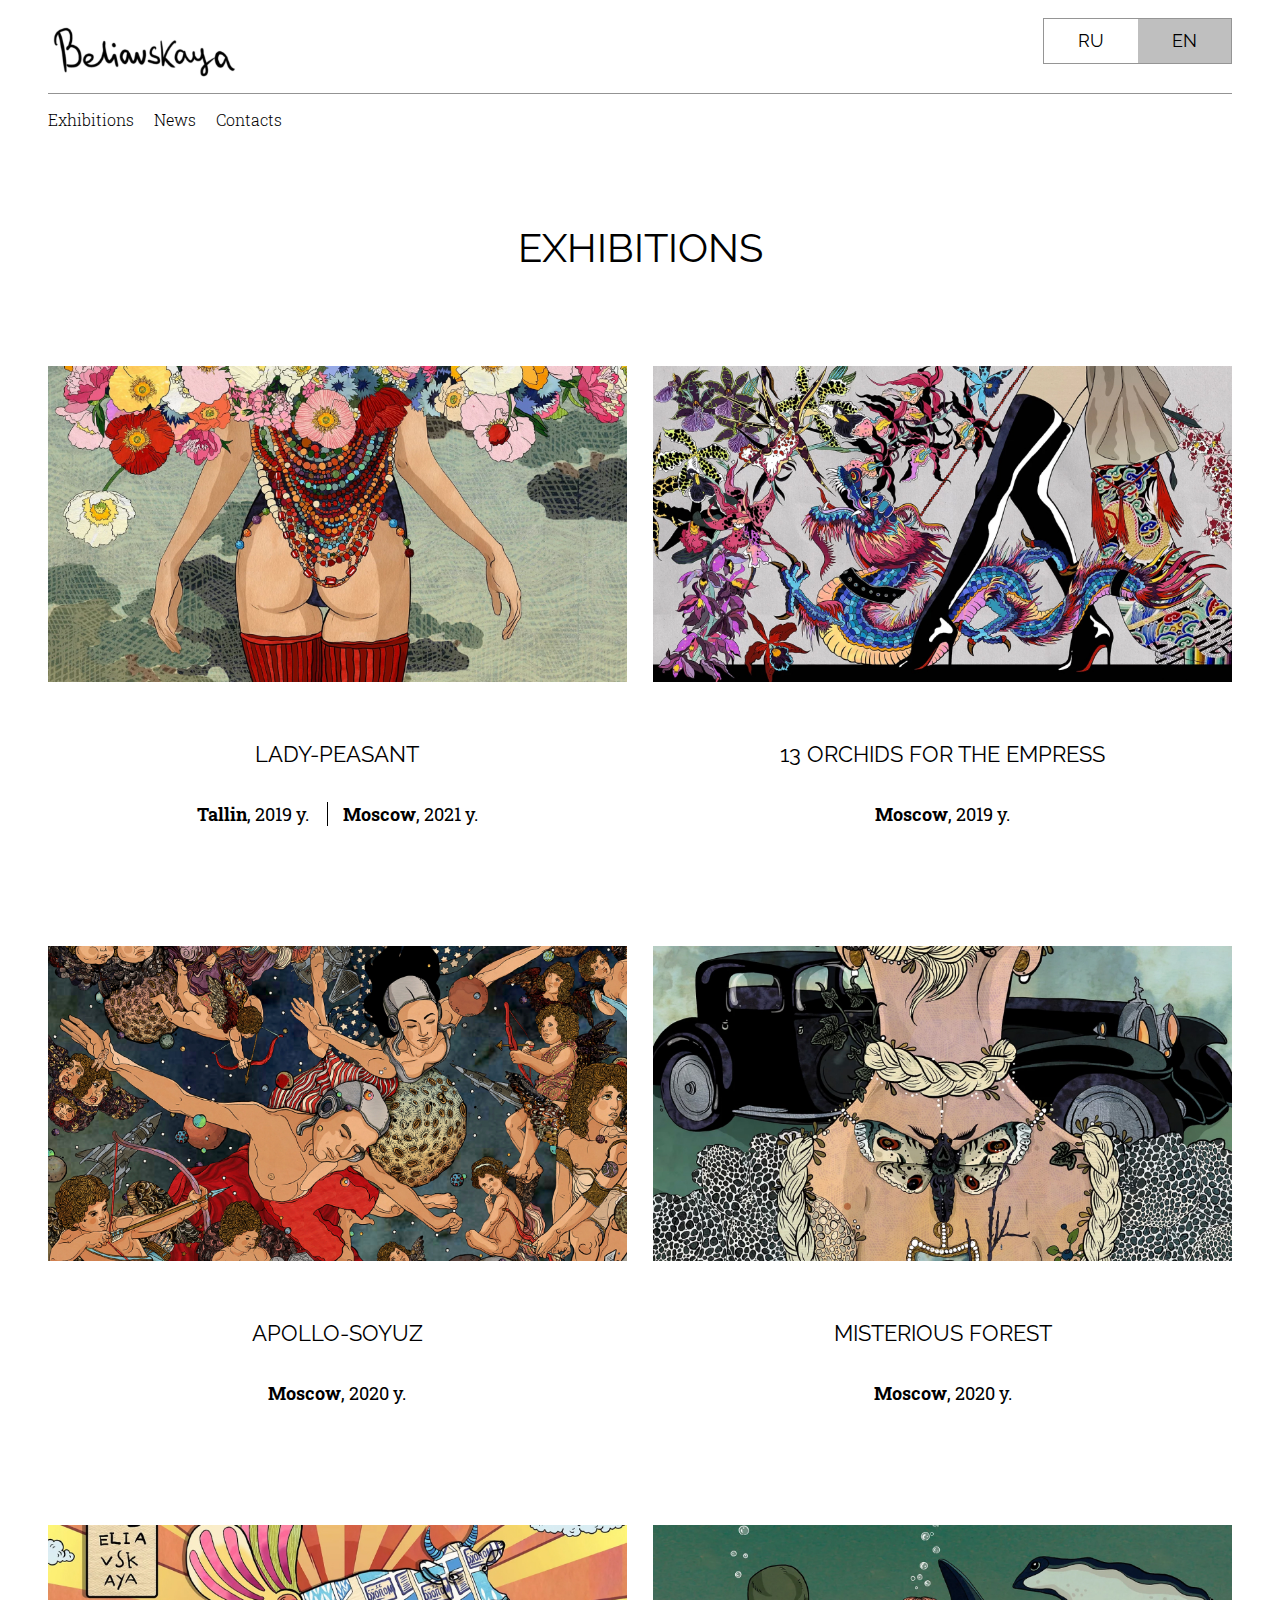
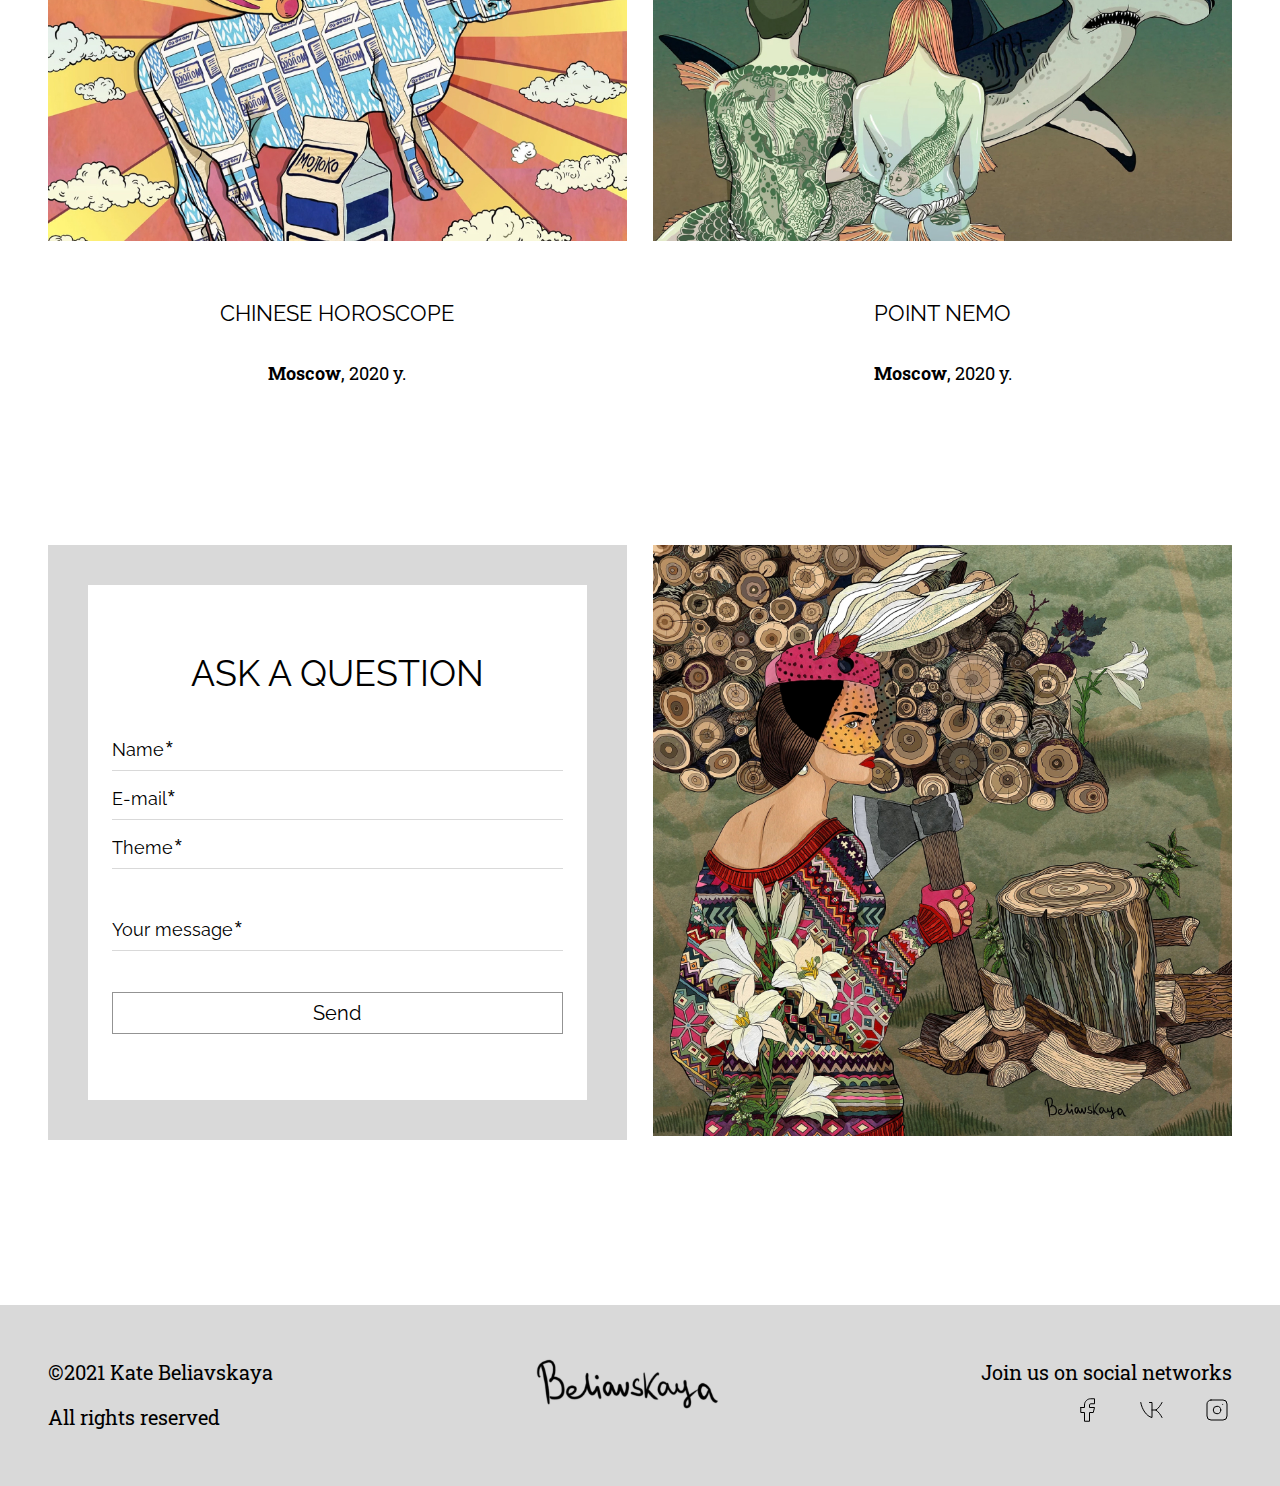
==== en/index-en.html @ 0a8901be "v.1" ====
<!DOCTYPE html>
<html lang="en">
<head>
    <meta charset="UTF-8">
    <meta http-equiv="X-UA-Compatible" content="IE=edge">
    <meta name="viewport" content="width=device-width, initial-scale=1.0">
    <meta name="description" content="On the website beliavskaya.com You can view selected paintings by Ekaterina Beliavskaya, an artist from Moscow.">
    <title>Kate Beliavskaya | Artist | Moscow</title>
    <link rel="stylesheet" href="../css/style.css">
</head>
<body>
    <header>
        <div class="container">
            <div class="upper">
                <a href="index-en.html" class="header-logo"><img src="../img/logo.svg"></a>
                <div class="lang">
                    <a id="ru" href="../index.html">RU</a>
                    <a id="en" class="active">EN</a>
                </div>
            </div>
            
            <div class="nav">
                <a href="index-en.html">Exhibitions</a>
                <a href="#">News</a>
                <a href="#">Contacts</a>
            </div>
        </div>

        <div class="mob">

            <div class="menu">
                <div class="hidden"></div>
                
                <input type="checkbox" name="ham" id="ham">
                <label for="ham" class="burger"><img src="../img/menu.svg"></label>

                <div class="center">
                    <a href="index-en.html" class="header-logo"><img src="../img/logo.svg"></a>
                    <div class="menu-content">
                        <div class="lang">
                            <a id="ru" href="../index.html">RU</a>
                            <a id="en" class="active">EN</a>
                        </div>
                        <div class="nav">
                            <a href="index-en.html">Exhibitions</a>
                            <a href="#">News</a>
                            <a href="#">Contacts</a>
                        </div>
                    </div>
                </div>
            </div>
            
        </div>
    </header>

    <main>
        <div class="container">
            <h1>EXHIBITIONS</h1>

            <div class="cards">
                
                <a href="#" class="card">
                    <div class="card-img"><img src="../img/card1.jpg"></div>
                    <h3>LADY-PEASANT</h3>
                    <div class="info">
                        <p><b>Tallin</b>, 2019 y.</p>
                        <p><b>Moscow</b>, 2021 y.</p>
                    </div>
                </a>

                <a href="#" class="card">
                    <div class="card-img"><img src="../img/card2.jpg"></div>
                    <h3>13 ORCHIDS FOR THE EMPRESS</h3>
                    <div class="info">
                        <p><b>Moscow</b>, 2019 y.</p>
                    </div>
                </a>

                <a href="#" class="card">
                    <div class="card-img"><img src="../img/card3.jpg"></div>
                    <h3>APOLLO-SOYUZ</h3>
                    <div class="info">
                        <p><b>Moscow</b>, 2020 y.</p>
                    </div>
                </a>

                <a href="#" class="card">
                    <div class="card-img"><img src="../img/card4.jpg"></div>
                    <h3>MISTERIOUS FOREST</h3>
                    <div class="info">
                        <p><b>Moscow</b>, 2020 y.</p>
                    </div>
                </a>

                <a href="#" class="card">
                    <div class="card-img"><img src="../img/card5.jpg"></div>
                    <h3>CHINESE HOROSCOPE</h3>
                    <div class="info">
                        <p><b>Moscow</b>, 2020 y.</p>
                    </div>
                </a>

                <a href="#" class="card">
                    <div class="card-img"><img src="../img/card6.jpg"></div>
                    <h3>POINT NEMO</h3>
                    <div class="info">
                        <p><b>Moscow</b>, 2020 y.</p>
                    </div>
                </a>



                <div class="contact-card">
                    <h2>ASK A QUESTION</h2>
                    <form action="" method="post">
                        <input type="text" name="name" placeholder="Name &#8432;" required>
                        <input type="email" name="email" placeholder="E-mail &#8432;" required>
                        <input type="text" name="theme" placeholder="Theme &#8432;" required>
                        <input type="text" name="message" placeholder="Your message &#8432;" required>
                        <button type="submit">Send</button>
                    </form>
                </div>

                <div class="last-card">
                    <img src="../img/last-card.jpg">
                </div>


            </div>
        </div>
        
    </main>

    <footer>
        <div class="container">
            <div class="rights">
                <p>&#169;2021 Kate Beliavskaya</p>
                <p>All rights reserved</p>
            </div>
            <a href="index-en.html" class="footer-logo"><img src="../img/logo.svg"></a>
            <div class="join">
                <p>Join us on social networks</p>
                <div class="social">
                    <a href="https://www.facebook.com/beliavskaya.kate" target="_blank"><img src="../img/facebook.svg"></a>
                    <a href="#" target="_blank"><img src="../img/vk.svg"></a>
                    <a href="https://www.instagram.com/zukak" target="_blank"><img src="../img/inst.svg"></a>
                </div>
            </div>
        </div>
    </footer>
</body>
</html>
---- css/style.css ----
@import url('https://fonts.googleapis.com/css2?family=Raleway&family=Roboto+Slab:wght@300;400&display=swap');

* {
    margin: 0;
    padding: 0;
    box-sizing: border-box;
    font-family: 'Roboto Slab', serif;
}

.container {
    width: 92.5%;
    margin-left: auto;
    margin-right: auto;
}

header {
    margin-top: 18px;
    margin-bottom: 94px;
}


header .upper {
    display: flex;
    justify-content: space-between;
    border-bottom: 1px solid #939393;
    margin-bottom: 15px;
}

header .header-logo {
    display: block;
}

header .lang {
    display: flex;
    border: 1px solid #959595;
    height: 46px;
}

header .lang a {
    display: block;
    padding: 11px 34px;
    border: none;
    outline: none;
    font-size: 18px;
    background: #fff;
    cursor: pointer;
    font-family: 'Raleway', sans-serif;
    color:#000;
    text-decoration: none;
}

header .lang a.active {
    background: #BFBFBF;
}

header .lang a.active:hover {
    background: #BFBFBF;
}

header .lang a:hover {
    background: #F3F3F3;
}


header .nav {
    display: flex;
    gap: 20px;
    font-size: 16px;
}

header .nav a {
    text-decoration: none;
    color: #000;
    font-weight: 300;
}

header .nav a:hover,
header .nav a:active {
    font-weight: 400;
}

h1 {
    font-size: 40px;
    text-align: center;
    font-weight: 400;
    margin-bottom: 95px;
    font-family: 'Raleway', sans-serif;
}

.cards {
    display: flex;
    justify-content: space-between;
    flex-wrap: wrap;
}

.card {
    width: 48.9%;
    text-decoration: none;
    color: #000;
    margin-bottom: 120px;
}

.card .card-img {
    width: 100%;
    margin-bottom: 55px;
    overflow: hidden;
}

.card img {
    width: inherit;
    transition: 0.5s;
}

.card:hover img {
    transform: scale(1.05); 
}

.card h3 {
    font-weight: 400;
    font-size: 22px;
    text-align: center;
    margin-bottom: 35px;
    font-family: 'Raleway', sans-serif;
}

.card:hover h3 {
    text-decoration: underline;
    text-underline-offset: 2px
}

.card .info {
    font-size: 18px;
    text-align: center;
}

.card .info p {
    display: inline;
    padding-right: 14px;
}

.card .info p:last-child {
    padding-right: 0;
}

.card .info p:not(:first-child) {
    border-left: 1px solid black;
    padding-left: 15px;
}

.contact-card {
    border: 70px solid #D9D9D9;
    padding: 97px 74px;
    width: 48.9%;
    margin-top: 40px;
}

.contact-card h2 {
    font-weight: 400;
    font-size: 40px;
    text-align: center;
    margin-bottom: 85px;
    font-family: 'Raleway', sans-serif;
}

.contact-card form {
    display: flex;
    flex-direction: column;
    gap: 37px;
}

.contact-card form input {
    border: none;
    border-bottom: 1px solid #D9D9D9;
    padding-bottom: 10px;
    width: 100%;
    font-weight: 400;
    font-size: 20px;
    font-family: 'Raleway', sans-serif;
}


.contact-card form input:active,
.contact-card form input:focus {
    outline: none;
    background-color: #fff;
}

.contact-card form input::-webkit-input-placeholder {
    color: #000;
}
.contact-card form input:-moz-placeholder {
    color: #000;
}

.contact-card form input[name="message"] {
    margin-top: 33px;
    margin-bottom: 54px;
}

.contact-card form button {
    height: 42px;
    font-weight: 400;
    font-size: 20px;
    background: none;
    border: 1px solid #939393;
    cursor: pointer;
    font-family: 'Raleway', sans-serif;
}

.contact-card form button:hover {
    background: #939393;
    color: #fff;
}

.contact-card form button:active {
    background: #000;
    color: #fff;
}

@media (max-width: 1900px) {
    .contact-card {
        border: 50px solid #D9D9D9;
        padding: 77px 54px;
    }

    .contact-card h2 {
        margin-bottom: 65px;
    }

    .contact-card form {
        gap: 27px;
    }
}

@media (max-width: 1600px) {
    .contact-card {
        padding: 57px 34px;
    }

    .contact-card h2 {
        font-size: 36px;
        margin-bottom: 45px;
        margin-top: 50px;
    }

    .contact-card form {
        gap: 17px;
    }

    .contact-card form input {
        font-size: 18px;
    }

    .contact-card form input[name="message"] {
        margin-top: 33px;
        margin-bottom: 24px;
    }
}

@media (max-width: 1440px) {
    .contact-card {
        border: 40px solid #D9D9D9;
        padding: 47px 24px;
    }
    .contact-card h2 {
        margin-top: 20px;
    }
}

.last-card {
    width: 48.9%;
    margin-top: 40px;
}

.last-card img{
    width: 100%;
}

footer {
    margin-top: 165px;
    background-color: #D9D9D9;
    padding: 45px 0;
    font-weight: 400;
    font-size: 20px;
    line-height: 229%;
}

footer .container {
    display: flex;
    justify-content: space-between;
}

footer .footer-logo {
    display: inline-block;
}

footer .social {
    display: flex;
    gap: 35px;
    justify-content: flex-end;
}




/* мобильная версия */

header .mob {
    display: none;
}

header .mob .hidden{
    width: 22px;
    display: hidden;
}

header .mob .header-logo img{
    width: 121px;
}

header .mob input {
    display: none; 
}

header .mob .menu-content {
    display: none;
}

@media (max-width: 1279px) {

    header {
        margin-top: 15px;
        margin-bottom: 20px;
    }

    header .container {
        display: none;
    }

    header .mob {
        display: block;
        width: 92%;
        margin-left: auto;
        margin-right: auto;
    }

    header .mob .menu {
        display: flex;
        justify-content: space-between;
    }

    header .mob .menu a {
        display: inline;
        text-align: center;
    }

    header .mob .lang {
        width: 150px;
        height: 35px;
        margin-left: auto;
        margin-right: auto;
        margin-bottom: 20px;
    }

    header .mob .lang a {
        padding: 9px 27px;
        font-size: 14px;
    }

    header .mob .nav {
        text-align: center;
        display: flex;
        flex-direction: column;
        gap: 10px;
    }

    header .mob .menu-content {
        margin-bottom: 30px;
    }

    header .mob .burger {
        margin-top: 12px;
        order: 2;
    }

    header .mob .center {
        text-align: center;
    }

    header .mob #ham:checked~div .menu-content {
        display: block;
    }


    .container {
        width: 100%;
    }

    h1 {
        font-size: 22px;
        margin-bottom: 30px;
    }

    .cards {
        flex-direction: column;
        align-items: center;
    }
    
    .card {
        max-width: 600px;
        width: 100%;
        margin-bottom: 60px;
    }
    
    .card .card-img {
        width: 100%;
        margin-bottom: 20px;
    }
    
    .card h3 {
        font-size: 16px;
        margin-bottom: 15px;
    }
    
    .card .info {
        font-size: 12px;
    }
    
    .card .info p {
        padding-right: 10px;
    }
    
    .card .info p:not(:first-child) {
        padding-left: 11px;
    }

    .last-card {
        max-width: 600px;
        width: 100%;
        margin-top: 40px;
    }
    
    .last-card img{
        width: 100%;
    }

    .contact-card {
        border: 30px solid #D9D9D9;
        padding: 67px 44px;
        max-width: 600px;
        width: 100%;
        margin-top: -5px;
        order: 2;
    }
    
    .contact-card h2 {
        font-size: 20px;
        margin-bottom: 30px;
    }
    
    .contact-card form {
        gap: 20px;
    }
    
    .contact-card form input {
        padding-bottom: 5px;
        font-size: 16px;
    }

    .contact-card form input[name="message"] {
        margin-top: 20px;
        margin-bottom: 40px;
    }
    
    .contact-card form button {
        height: 30px;
        font-size: 16px;
    }


    footer {
        margin-top: 105px;
        padding: 15px 0;
        font-size: 14px;
    }

    footer .container {
        display: flex;
        justify-content: space-between;
        flex-direction: column;
        align-items: center;
        text-align: center;
    }

    footer .rights {
        order: 3;
    }

    footer .join {
        order: 1;
    }
    
    footer .footer-logo {
        display: inline-block;
        order: 2;
    }
    
    footer .footer-logo img{
        width: 121px;
    }

    footer .social {
        display: flex;
        justify-content: center;
        gap: 35px;
    }
    
}
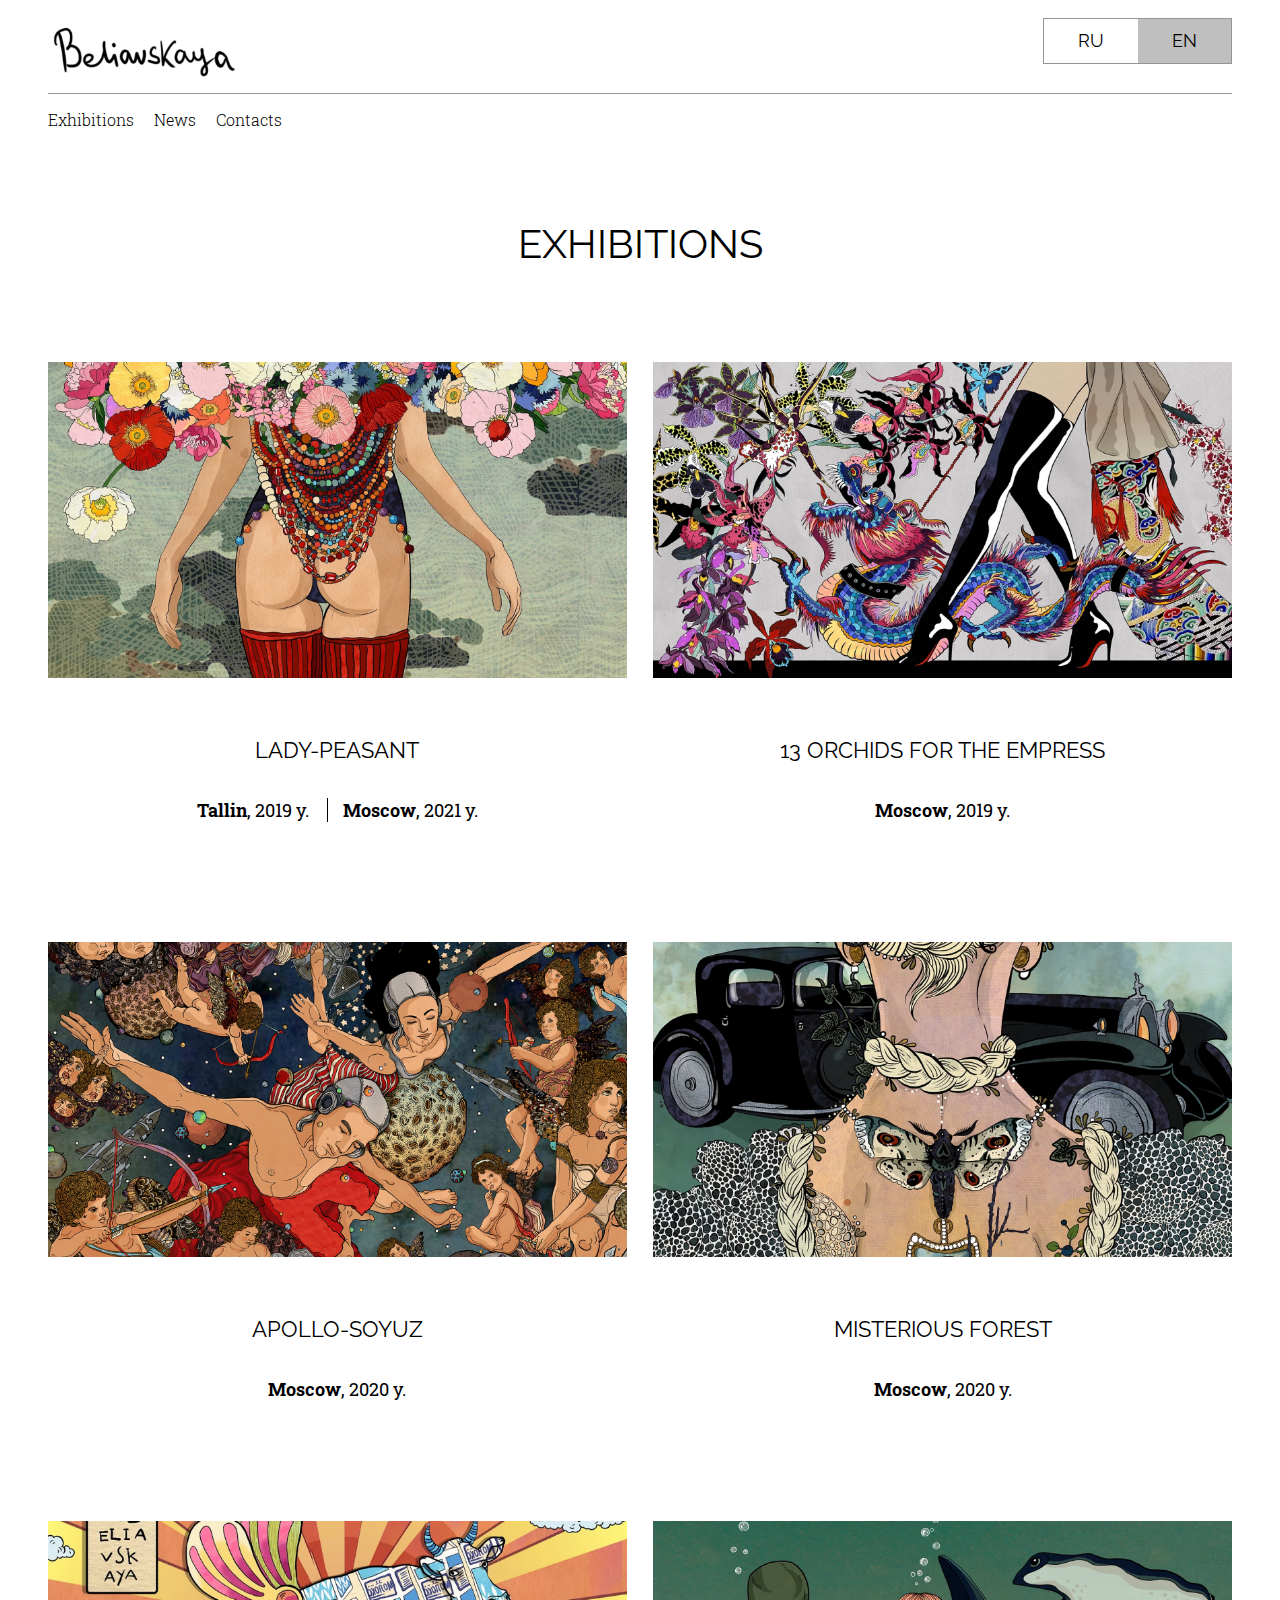
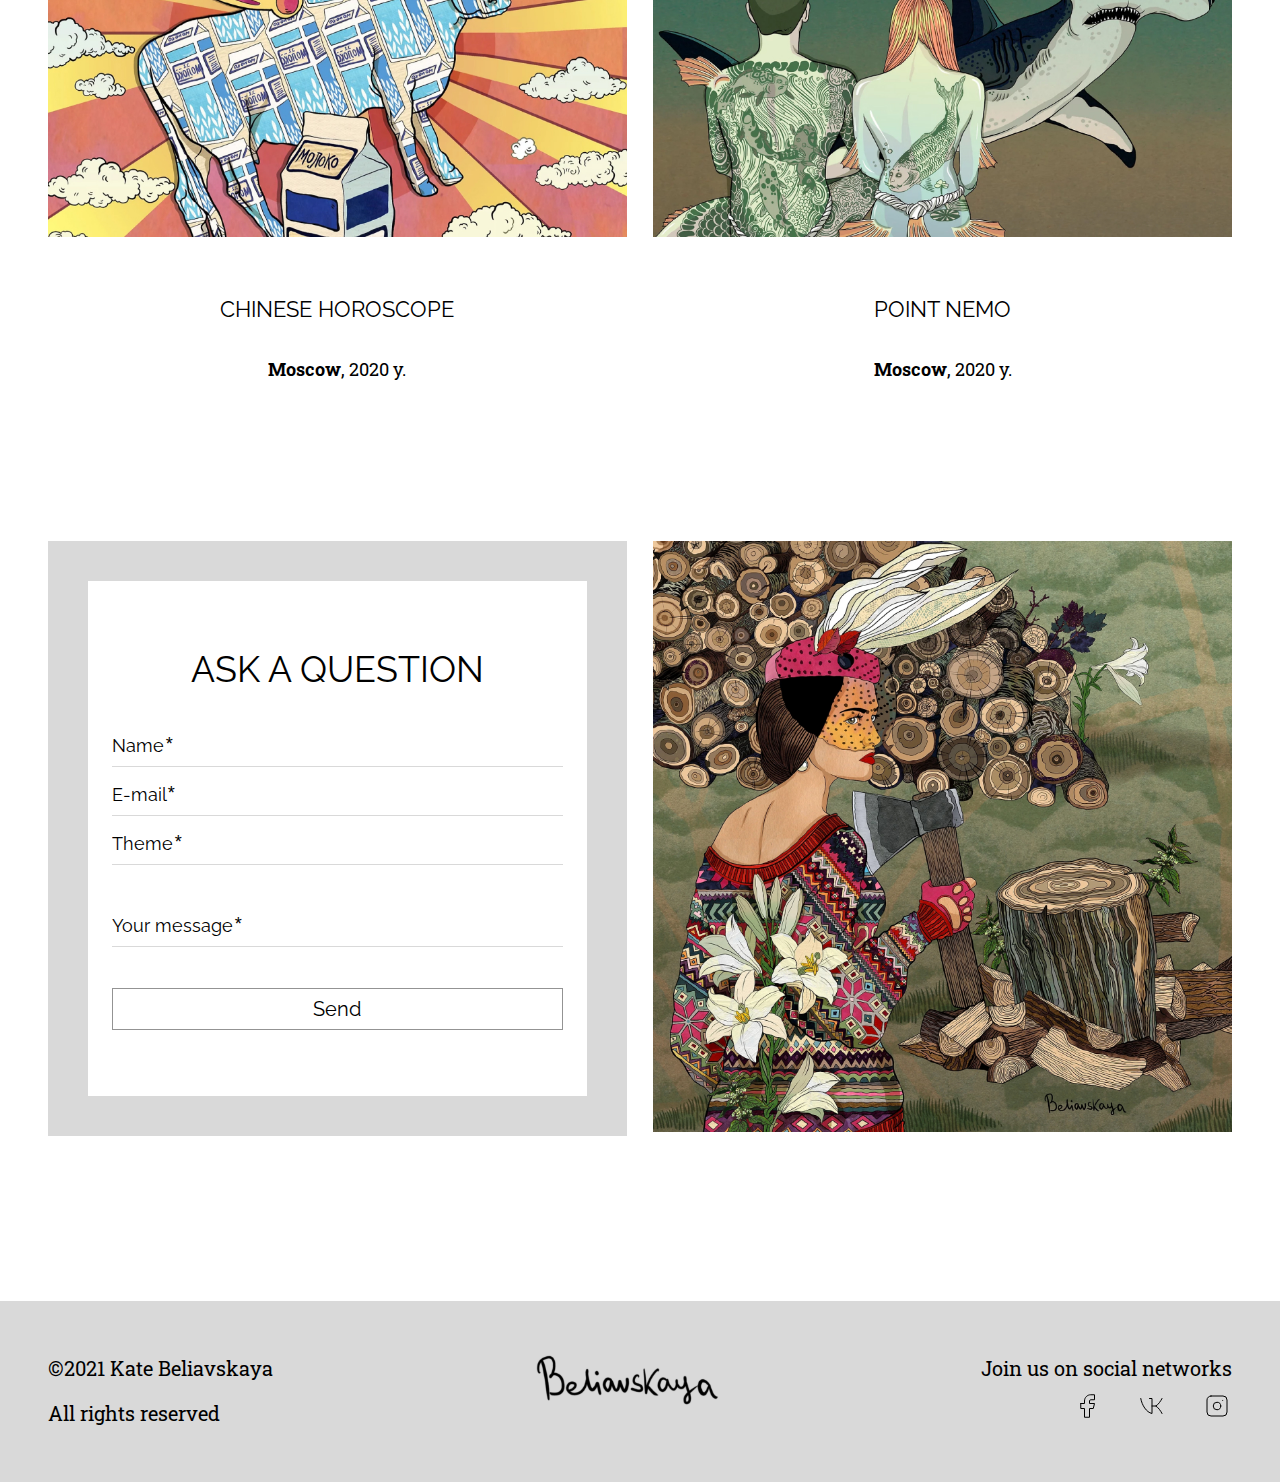
==== commit d862caa4: "second page added" ====
--- a/en/index-en.html
+++ b/en/index-en.html
@@ -122,7 +122,7 @@
                 </div>
 
                 <div class="last-card">
-                    <img src="../img/last-card.jpg">
+                    <img src="../img/car15.jpg">
                 </div>
 
 
--- a/css/style.css
+++ b/css/style.css
@@ -13,11 +13,14 @@
     margin-right: auto;
 }
 
+
+/* header */
+
+
 header {
     margin-top: 18px;
-    margin-bottom: 94px;
-}
-
+    margin-bottom: 90px;
+}
 
 header .upper {
     display: flex;
@@ -79,6 +82,10 @@
     font-weight: 400;
 }
 
+
+/* main */
+
+
 h1 {
     font-size: 40px;
     text-align: center;
@@ -230,6 +237,7 @@
     .contact-card form {
         gap: 27px;
     }
+    
 }
 
 @media (max-width: 1600px) {
@@ -275,6 +283,11 @@
 .last-card img{
     width: 100%;
 }
+
+
+
+/* footer */
+
 
 footer {
     margin-top: 165px;
@@ -301,6 +314,374 @@
 }
 
 
+/* о выставке */
+
+.about-exhibition {
+    display: flex;
+    justify-content: space-between;
+    margin-bottom: 80px;
+}
+
+.about-exhibition .img-wrapper {
+    width: 48.9%;
+}
+
+.about-exhibition img {
+    width: 100%;
+}
+
+.about-exhibition .about {
+    border: 50px solid #D9D9D9;
+    display: flex;
+    flex-direction: column;
+    align-items: center;
+    justify-content: center;
+    padding: 0 100px;
+    width: 48.9%;
+}
+
+.about-exhibition .about h1 {
+    margin-bottom: 40px;
+}
+
+.about-exhibition .about .info {
+    font-size: 18px;
+    text-align: center;
+    margin-bottom: 80px;
+}
+
+.about-exhibition .about .info p {
+    display: inline;
+    padding-right: 14px;
+}
+
+.about-exhibition .about .info p:last-child {
+    padding-right: 0;
+}
+
+.about-exhibition .about .info p:not(:first-child) {
+    border-left: 1px solid black;
+    padding-left: 15px;
+}
+
+
+.about-exhibition .about .desc {
+    font-weight: 300;
+    font-size: 20px;
+    text-align: center;
+}
+
+
+/* картинки */
+
+.another {
+    display: flex;
+    row-gap: 80px;
+    flex-wrap: wrap;
+    justify-content: space-between;
+}
+
+@media (max-width: 1830px) {
+    .another .car-elem {
+        width: 32%;
+    }
+
+    .about-exhibition .about {
+        border: 50px solid #D9D9D9;
+        padding: 0 20px;
+    }
+}
+
+@media (max-width: 1500px) {
+    .about-exhibition .about {
+        border: 30px solid #D9D9D9;
+    }
+
+    .about-exhibition .about h1 {
+        font-size: 30px;
+    }
+
+    .about-exhibition .about .desc {
+        font-size: 18px;
+    }
+}
+
+
+.another .car-elem {
+    cursor: pointer;
+    position: relative;
+    background: #000;
+}
+
+.another .car-elem>img {
+    width: 100%;
+    height: 100%;
+    opacity: 1;
+    transition: opacity 124ms linear;
+}
+
+.another .car-elem:hover>img {
+    opacity: 0.5;
+}
+
+.another .car-elem:hover>.actions{
+    display: flex;
+}
+
+
+.another .car-elem .actions {
+    position: absolute;
+    top: 88%;
+    width: 100%;
+    display: none;
+    justify-content: space-between;
+    padding: 0 35px;
+}
+
+.another .car-elem .actions button,
+.carousel-header button {
+    background: none;
+    outline: none;
+    border: none;
+    height: 30px;
+    width: 40px;
+    cursor: pointer;
+}
+
+.another .car-elem .actions .likes{
+    display: flex;
+}
+
+.another .car-elem .actions .likes .heart {
+    background: url('../img/heart-empty.svg') no-repeat;
+}
+
+.another .car-elem .actions .likes .heart:hover {
+    background: url('../img/white-heart.svg') no-repeat;
+}
+
+.another .car-elem .actions .likes .red-heart {
+    background: url('../img/red-heart.svg') no-repeat;
+}
+
+.another .car-elem .actions .share {
+    background: url('../img/share-empty.svg') no-repeat;
+}
+
+.another .car-elem .actions .share:hover {
+    background: url('../img/share-white.svg') no-repeat;
+}
+
+
+.another .car-elem .actions .likes-counter {
+    font-weight: 400;
+    font-size: 22px;
+    color: #FFF;
+    margin-left: 10px;
+}
+
+
+/* поделиться */
+
+.modal-wrapper {
+    position: fixed;
+    top: 0;
+    left: 0;
+    display: none;
+    width: 100vw;
+    height: 100%;
+    justify-content: center;
+    align-items: center;
+    background: rgba(0,0,0,.7);
+    z-index: 100;
+}
+
+.overlay {
+    position: absolute;
+    width: 100%;
+    height: 100%;
+    z-index: 1;
+    
+}
+
+.modal {
+   width: 640px;
+   height: 340px;
+   z-index: 2;
+   background: #fff;
+   padding: 25px;
+}
+
+.modal .close-modal {
+    background: url('../img/close.svg') no-repeat;
+    background-size: 25px 25px;
+    width: 25px;
+    height: 25px;
+    outline: none;
+    border: none;
+    float: right;
+    cursor: pointer;
+}
+
+.modal h4 {
+    font-family: 'Raleway', sans-serif;
+    font-weight: 400;
+    font-size: 40px;
+    margin-top: 45px;
+    text-align: center;
+    margin-bottom: 50px;
+}
+
+.modal .share-nets {
+    width: 350px;
+    display: flex;
+    margin-left: auto;
+    margin-right: auto;
+    justify-content: space-between;
+    margin-bottom: 50px;
+}
+
+.modal .ref {
+    width: 400px;
+    height: 40px;
+    padding-left: 10px;
+    border: 1px solid black;
+    margin-left: auto;
+    margin-right: auto;
+    display: flex;
+    justify-content: space-between;
+}
+
+.modal .ref p{
+    font-weight: 400;
+    font-size: 16px;
+    margin-top: 6px;
+    white-space: nowrap;
+    overflow: hidden;
+    text-overflow: ellipsis;
+}
+
+.modal .ref .copy {
+    width: 40px;
+    height: 38px;
+    background: #000;
+    display: flex;
+    justify-content: center;
+    align-items: center;
+    cursor: pointer;
+}
+
+.modal .ref .copy img{
+    width: 30px;
+    height: 30px;
+}
+
+/* карусель */
+
+
+.all-white {
+    display: none;
+    position: fixed;
+    top: 0;
+    left: 0;
+    width: 100vw;
+    height: 100%;
+    background: #fff;
+    overflow-y: scroll;
+}
+
+.all-white .container{
+    margin-top: 40px;
+}
+
+
+.all-white .carousel-header {
+    display: flex;
+    align-items: center;
+}
+
+.carousel-header button {
+    height: 35px;
+    margin-right: 30px;
+}
+
+
+.carousel-header .larger {
+    background: url('../img/larger.svg') no-repeat;
+}
+
+.carousel-header .smaller {
+    background: url('../img/smaller.svg') no-repeat;
+}
+
+.carousel-header  .c-share {
+    background: url('../img/share-black.svg') no-repeat;
+    width: 45px;
+}
+
+.carousel-header  .c-share:hover {
+    background: url('../img/share-full-black.svg') no-repeat;
+}
+
+.carousel-header  .c-heart {
+    background: url('../img/black-heart.svg') no-repeat;
+    margin-right: 10px;
+}
+
+.carousel-header  .c-heart:hover {
+    background: url('../img/black-full-heart.svg') no-repeat;
+}
+
+.carousel-header  .c-red-heart{
+    background: url('../img/red-heart.svg') no-repeat;
+    margin-right: 10px;
+}
+
+.carousel-header .c-likes-counter {
+    font-weight: 400;
+    font-size: 20px;
+}
+
+.carousel-header  .close {
+    background: url('../img/close.svg') no-repeat;
+    margin-left: auto;
+    margin-right: 0;
+}
+
+.carousel {
+    display: flex;
+    justify-content: space-between;
+    align-items: center;
+}
+
+.carousel .prev-btn {
+    border: none;
+    outline: none;
+    background: url('../img/left-arrow.svg') no-repeat;
+    width: 25px;
+    height: 47px;
+    cursor: pointer;
+}
+
+.carousel .next-btn {
+    border: none;
+    outline: none;
+    background: url('../img/right-arrow.svg') no-repeat;
+    width: 25px;
+    height: 47px;
+    cursor: pointer;
+}
+
+.carousel img {
+    height: 90vh;
+    display: none;
+}
+
+
+
+
+
+
 
 
 /* мобильная версия */
@@ -309,12 +690,12 @@
     display: none;
 }
 
-header .mob .hidden{
+header .mob .hidden {
     width: 22px;
     display: hidden;
 }
 
-header .mob .header-logo img{
+header .mob .header-logo img {
     width: 121px;
 }
 
@@ -326,7 +707,120 @@
     display: none;
 }
 
+.mob-car {
+    margin-top: 100px;
+    display: none;
+    flex-direction: column;
+    align-items: center;
+}
+
+.mob-car .arrows {
+    width: 95%;
+    display: flex;
+    justify-content: space-between;
+    margin-bottom: 30px;
+}
+
+.mob-car button {
+    width: 25px;
+    height: 25px;
+    border: none;
+    outline: none;
+    cursor: pointer;
+}
+
+.mob-car .arrows .mob-prev-btn{
+    background: url('../img/left-arrow-mob.svg') no-repeat; 
+}
+
+.mob-car .arrows .mob-next-btn{
+    background: url('../img/right-arrow-mob.svg') no-repeat; 
+}
+
+.mob-car img {
+    width: 100%;
+    margin-bottom: 20px;
+    display: none;
+}
+
+.mob-car .carousel-footer {
+    width: 95%;
+    display: flex;
+    justify-content: space-between;
+}
+
+.mob-car .carousel-footer .mob-c-share{
+    background: url('../img/share-black.svg') no-repeat;
+    width: 35px;
+    margin-right: 20px;
+    background-size: 35px 25px;
+}
+
+
+.mob-car .carousel-footer .mob-c-heart{
+    background: url('../img/black-heart.svg') no-repeat;
+    width: 30px;
+    background-size: 30px 25px;
+}
+
+.mob-car .carousel-footer .mob-c-heart:hover {
+    background: url('../img/black-full-heart.svg') no-repeat;
+    width: 30px;
+    background-size: 30px 25px;
+}
+
+.mob-car .carousel-footer .mob-c-red-heart{
+    background: url('../img/red-heart.svg') no-repeat;
+    width: 30px;
+    background-size: 30px 25px;
+}
+
+.mob-car .carousel-footer .mob-close {
+    background: url('../img/close.svg') no-repeat;
+    background-size: 25px 25px;
+    margin-right: auto;
+}
+
+.mob-car .carousel-footer .mob-c-likes-counter {
+    font-weight: 400;
+    font-size: 18px;
+    margin-left: 10px;
+}
+
 @media (max-width: 1279px) {
+
+
+    .mob-car {
+        display: flex;
+    } 
+
+    .all-white .container {
+        display: none;
+    }
+
+    
+    .about-exhibition .about h1 {
+        font-size: 22px;
+    }
+
+    .about-exhibition .about .info {
+        font-size: 16px;
+        margin-bottom: 30px;
+    }
+
+    .about-exhibition .about .desc {
+        font-size: 16px;
+    }
+
+    .another {
+        justify-content: space-around;
+    }
+    
+    .another .car-elem {
+        width: 45%;
+    }
+
+
 
     header {
         margin-top: 15px;
@@ -515,4 +1009,114 @@
         gap: 35px;
     }
     
+}
+
+
+
+@media (max-width: 800px) {
+    .another {
+        flex-direction: column;
+        align-items: center;
+        gap: 20px;
+    }
+    .another .car-elem {
+        width: 95%;
+        max-width: 450px;
+    }
+
+    .about-exhibition {
+        flex-direction: column;
+        align-items: center;
+        margin-bottom: 60px;
+       
+    }
+    
+    .about-exhibition .img-wrapper {
+        width: 100%;
+        max-width: 450px;
+    }
+    
+    .about-exhibition img {
+        width: 100%;
+    }
+    
+    .about-exhibition .about {
+        margin-top: -10px;
+        border: 20px solid #D9D9D9;
+        padding: 40px 18px;
+        width: 100%;
+        max-width: 450px;
+        min-height: 400px;
+    }
+    
+    .about-exhibition .about h1 {
+        font-size: 16px;
+        margin-bottom: 20px;
+    }
+    
+    .about-exhibition .about .info {
+        font-size: 12px;
+        margin-bottom: 30px;
+    }
+    
+    .about-exhibition .about .desc {
+        font-size: 14px;
+    }
+
+    .modal {
+        max-width: 375px;
+        width: 100%;
+        height: 210px;
+        z-index: 2;
+        background: #fff;
+        padding: 15px;
+     }
+     
+     .modal .close-modal {
+         background: url('../img/close.svg') no-repeat;
+         background-size: 20px 20px;
+         width: 20px;
+         height: 20px;
+         outline: none;
+         border: none;
+         float: right;
+         cursor: pointer;
+     }
+     
+     .modal h4 {
+         font-family: 'Raleway', sans-serif;
+         font-weight: 400;
+         font-size: 20px;
+         margin-top: 23px;
+         margin-bottom: 33px;
+     }
+     
+     .modal .share-nets {
+         max-width: 250px;
+         width: 100%;
+         margin-bottom: 27px;
+     }
+     
+     .modal .ref {
+         max-width: 325px;
+         width: 100%;
+         height: 35px;
+         padding-left: 6px;
+     }
+     
+     .modal .ref p {
+         font-weight: 400;
+         font-size: 12px;
+         margin-top: 8px;
+     }
+     
+     .modal .ref .copy {
+         width: 35px;
+         height: 33px;
+     }
+     
+     .modal .ref .copy img{
+         width: 20px;
+         height: 20px;
+     }
 }